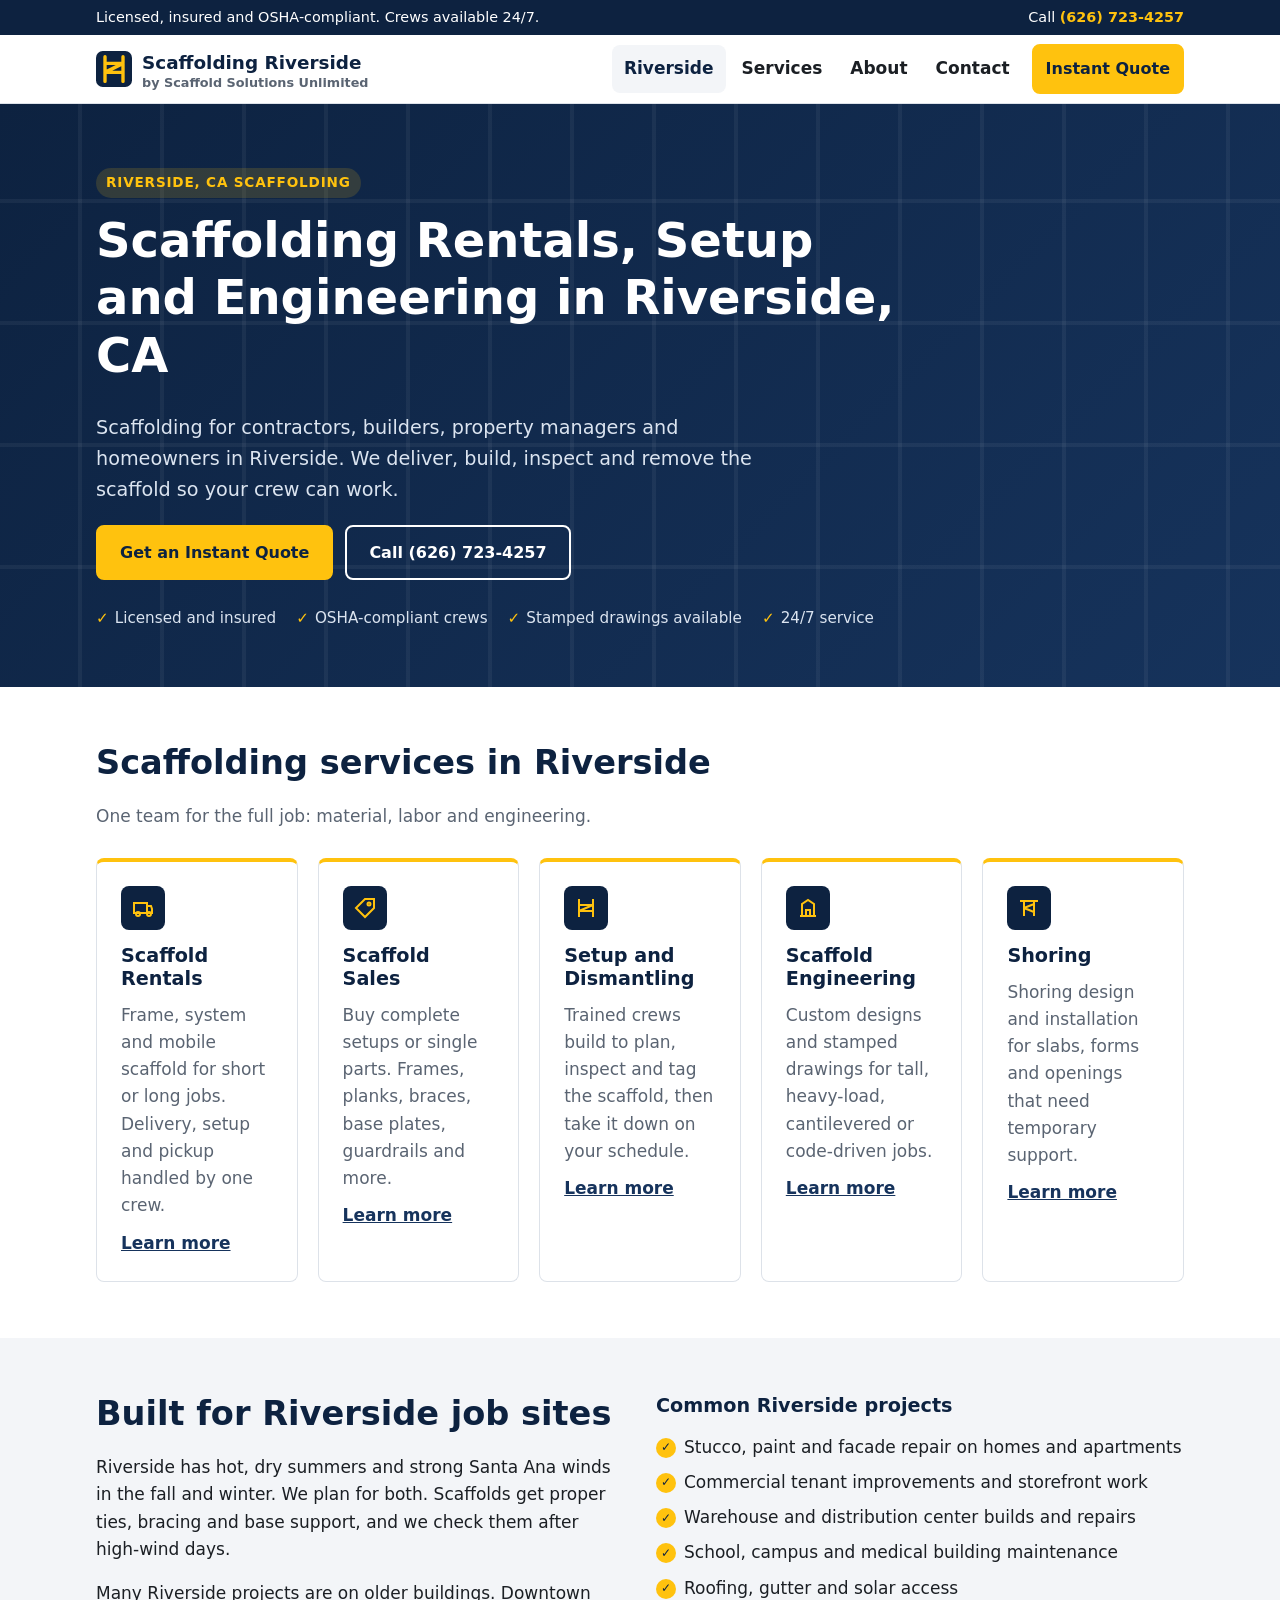
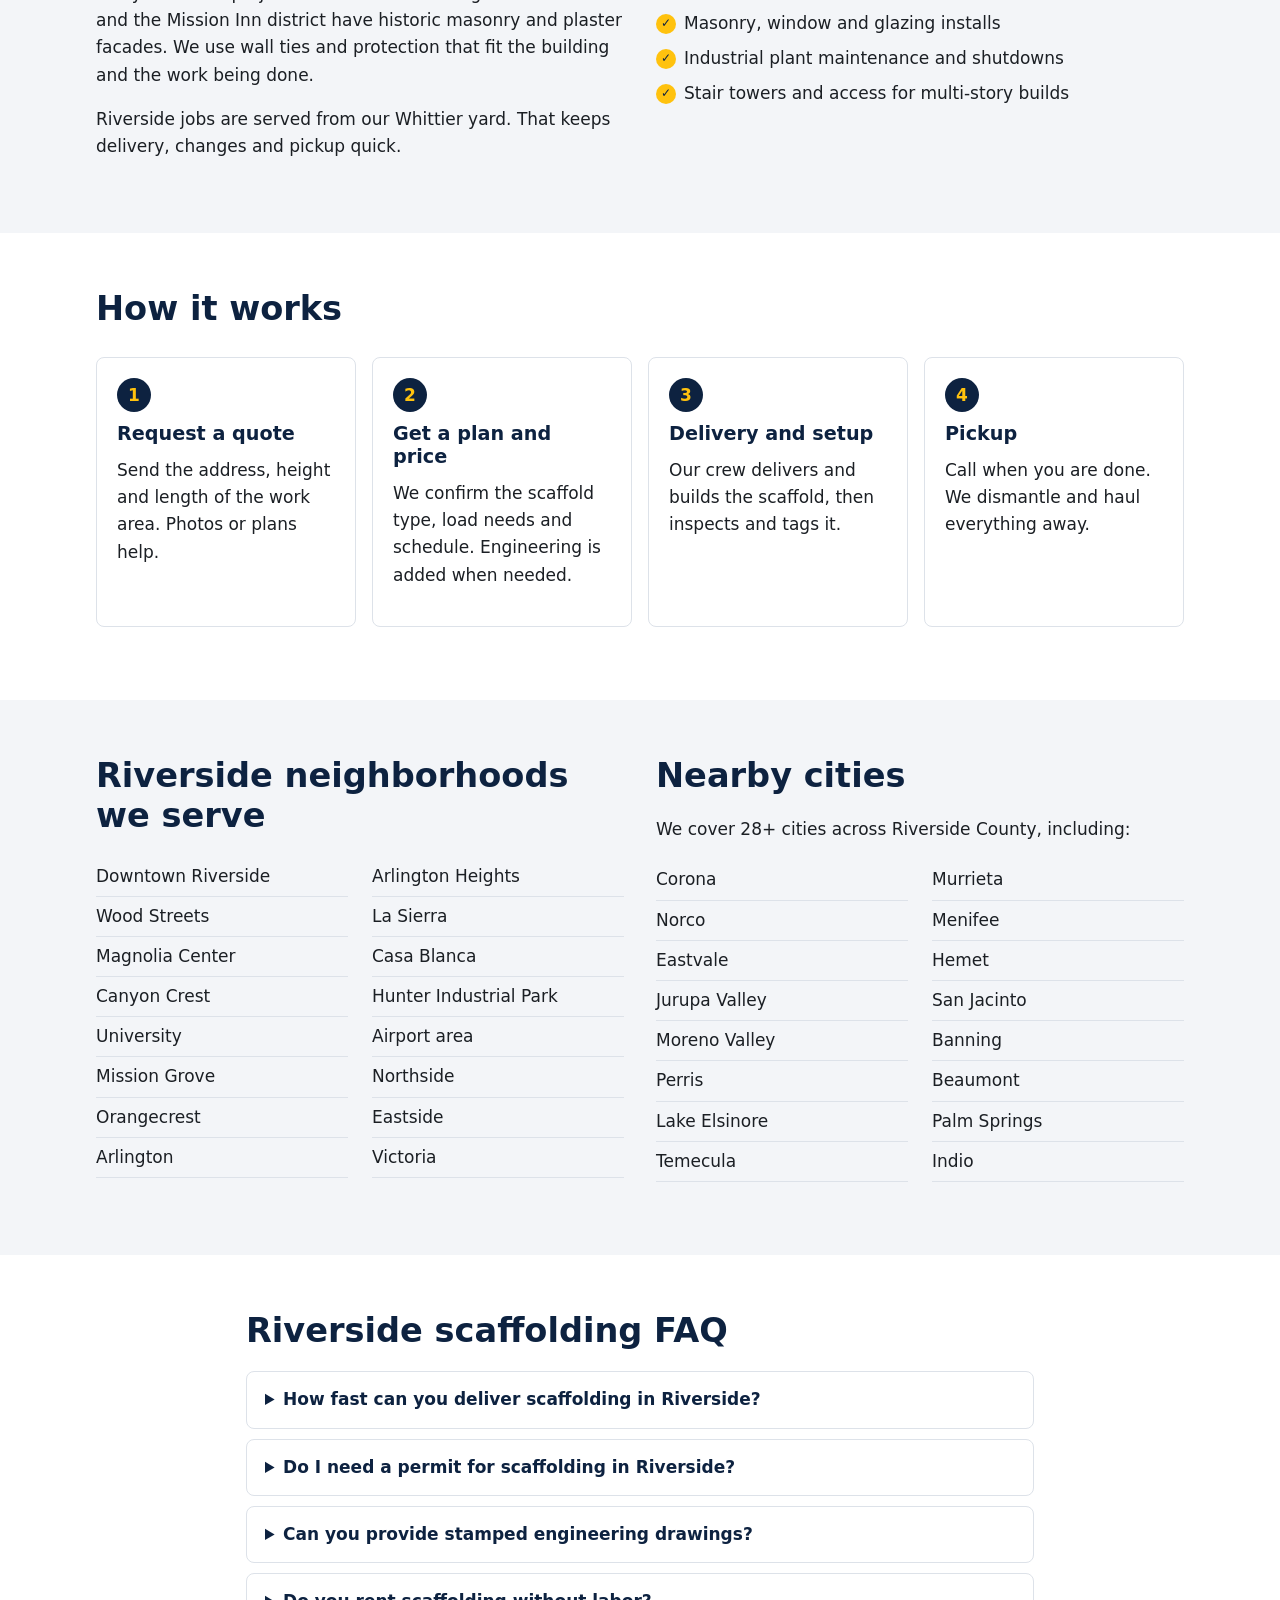
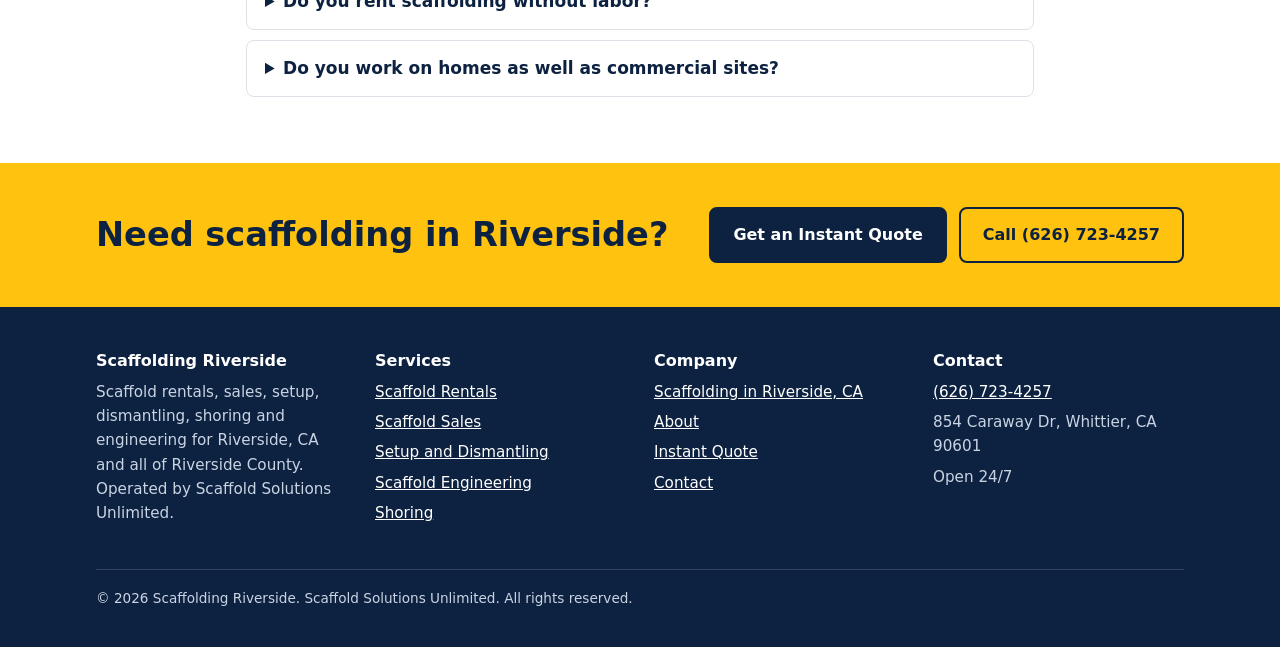
==== index.html @ 5e7dde9d "Add static HTML/CSS site for scaffoldingriverside.com Five pages: Riverside city page (home), servic" ====
<!doctype html>
<html lang="en">
<head>
<meta charset="utf-8">
<meta name="viewport" content="width=device-width,initial-scale=1">
<title>Scaffolding Riverside, CA | Rentals, Setup and Engineering</title>
<meta name="description" content="Scaffolding rentals, sales, setup, dismantling, shoring and engineering in Riverside, CA. Licensed, insured, OSHA-compliant. Get an instant quote.">
<link rel="canonical" href="https://scaffoldingriverside.com/">
<meta property="og:type" content="website">
<meta property="og:title" content="Scaffolding Riverside, CA | Rentals, Setup and Engineering">
<meta property="og:description" content="Scaffolding rentals, sales, setup, dismantling, shoring and engineering in Riverside, CA. Licensed, insured, OSHA-compliant. Get an instant quote.">
<meta property="og:url" content="https://scaffoldingriverside.com/">
<meta name="theme-color" content="#0d2240">
<link rel="icon" href="/assets/favicon.svg" type="image/svg+xml">
<link rel="stylesheet" href="/assets/style.css">
<script type="application/ld+json">[{"@context":"https://schema.org","@type":"GeneralContractor","name":"Scaffolding Riverside by Scaffold Solutions Unlimited","url":"https://scaffoldingriverside.com/","telephone":"(626) 723-4257","openingHours":"Mo-Su 00:00-23:59","address":{"@type":"PostalAddress","streetAddress":"854 Caraway Dr","addressLocality":"Whittier","addressRegion":"CA","postalCode":"90601","addressCountry":"US"},"areaServed":[{"@type":"City","name":"Riverside, CA"},{"@type":"AdministrativeArea","name":"Riverside County, CA"}],"parentOrganization":{"@type":"Organization","name":"Scaffold Solutions Unlimited","url":"https://scaffold-unlimited.com/"}},{"@context":"https://schema.org","@type":"FAQPage","mainEntity":[{"@type":"Question","name":"How fast can you deliver scaffolding in Riverside?","acceptedAnswer":{"@type":"Answer","text":"It depends on the size of the job and our schedule. Smaller rentals can often go out within a few days. Crews are available 24/7."}},{"@type":"Question","name":"Do I need a permit for scaffolding in Riverside?","acceptedAnswer":{"@type":"Answer","text":"Scaffold over a sidewalk or in the public right-of-way usually needs an encroachment permit from the City of Riverside. We can help with the drawings the city asks for."}},{"@type":"Question","name":"Can you provide stamped engineering drawings?","acceptedAnswer":{"@type":"Answer","text":"Yes. We provide custom designs and stamped drawings for tall scaffolds, heavy loads, cantilevers and shoring."}}]}]</script>
</head>
<body>
<a class="skip" href="#main">Skip to content</a>
<div class="topbar"><div class="wrap"><span>Licensed, insured and OSHA-compliant. Crews available 24/7.</span><span>Call <a href="tel:+16267234257">(626) 723-4257</a></span></div></div>
<header class="site-header"><div class="wrap">
<a class="logo" href="/"><img src="/assets/favicon.svg" width="36" height="36" alt=""><div>Scaffolding Riverside<span>by Scaffold Solutions Unlimited</span></div></a>
<input type="checkbox" id="nav-toggle" class="nav-toggle" aria-label="Open menu"><label for="nav-toggle" class="nav-btn">Menu</label>
<nav class="nav" aria-label="Main"><ul><li><a href="/" aria-current="page">Riverside</a></li><li><a href="/services/">Services</a></li><li><a href="/about/">About</a></li><li><a href="/contact/">Contact</a></li><li><a class="btn" href="/instant-quote/">Instant Quote</a></li></ul></nav>
</div></header>
<main id="main">
<section class="hero"><div class="wrap">
<span class="eyebrow">Riverside, CA scaffolding</span>
<h1>Scaffolding Rentals, Setup and Engineering in Riverside, CA</h1>
<p class="lead">Scaffolding for contractors, builders, property managers and homeowners in Riverside. We deliver, build, inspect and remove the scaffold so your crew can work.</p>
<div class="btn-row"><a class="btn" href="/instant-quote/">Get an Instant Quote</a><a class="btn ghost" href="tel:+16267234257">Call (626) 723-4257</a></div>
<ul class="badges"><li>Licensed and insured</li><li>OSHA-compliant crews</li><li>Stamped drawings available</li><li>24/7 service</li></ul>
</div></section>

<section><div class="wrap">
<div class="section-head"><h2>Scaffolding services in Riverside</h2><p>One team for the full job: material, labor and engineering.</p></div>
<div class="grid grid-5"><div class="card"><div class="icon"><svg viewBox="0 0 24 24" fill="none" stroke="currentColor" stroke-width="2"><path d="M3 7h13v10H3zM16 10h4l1 3v4h-5"/><circle cx="7" cy="18" r="2"/><circle cx="18" cy="18" r="2"/></svg></div><h3>Scaffold Rentals</h3><p>Frame, system and mobile scaffold for short or long jobs. Delivery, setup and pickup handled by one crew.</p><a href="/services/#rentals">Learn more</a></div><div class="card"><div class="icon"><svg viewBox="0 0 24 24" fill="none" stroke="currentColor" stroke-width="2"><path d="M3 12l9-9h9v9l-9 9z"/><circle cx="16" cy="8" r="1.5"/></svg></div><h3>Scaffold Sales</h3><p>Buy complete setups or single parts. Frames, planks, braces, base plates, guardrails and more.</p><a href="/services/#sales">Learn more</a></div><div class="card"><div class="icon"><svg viewBox="0 0 24 24" fill="none" stroke="currentColor" stroke-width="2"><path d="M5 3v18M19 3v18M5 9h14M5 15h14M5 15l14-6"/></svg></div><h3>Setup and Dismantling</h3><p>Trained crews build to plan, inspect and tag the scaffold, then take it down on your schedule.</p><a href="/services/#setup">Learn more</a></div><div class="card"><div class="icon"><svg viewBox="0 0 24 24" fill="none" stroke="currentColor" stroke-width="2"><path d="M4 20h16M6 20V8l6-4 6 4v12M10 20v-6h4v6"/></svg></div><h3>Scaffold Engineering</h3><p>Custom designs and stamped drawings for tall, heavy-load, cantilevered or code-driven jobs.</p><a href="/services/#engineering">Learn more</a></div><div class="card"><div class="icon"><svg viewBox="0 0 24 24" fill="none" stroke="currentColor" stroke-width="2"><path d="M3 5h18M7 5v15M17 5v15M7 12l10-4M7 12l10 4"/></svg></div><h3>Shoring</h3><p>Shoring design and installation for slabs, forms and openings that need temporary support.</p><a href="/services/#shoring">Learn more</a></div></div>
</div></section>

<section class="soft"><div class="wrap grid-2">
<div>
<h2>Built for Riverside job sites</h2>
<p>Riverside has hot, dry summers and strong Santa Ana winds in the fall and winter. We plan for both. Scaffolds get proper ties, bracing and base support, and we check them after high-wind days.</p>
<p>Many Riverside projects are on older buildings. Downtown and the Mission Inn district have historic masonry and plaster facades. We use wall ties and protection that fit the building and the work being done.</p>
<p>Riverside jobs are served from our Whittier yard. That keeps delivery, changes and pickup quick.</p>
</div>
<div>
<h3>Common Riverside projects</h3>
<ul class="checks">
<li>Stucco, paint and facade repair on homes and apartments</li>
<li>Commercial tenant improvements and storefront work</li>
<li>Warehouse and distribution center builds and repairs</li>
<li>School, campus and medical building maintenance</li>
<li>Roofing, gutter and solar access</li>
<li>Masonry, window and glazing installs</li>
<li>Industrial plant maintenance and shutdowns</li>
<li>Stair towers and access for multi-story builds</li>
</ul>
</div>
</div></section>

<section><div class="wrap">
<div class="section-head"><h2>How it works</h2></div>
<ol class="steps">
<li><h3>Request a quote</h3><p>Send the address, height and length of the work area. Photos or plans help.</p></li>
<li><h3>Get a plan and price</h3><p>We confirm the scaffold type, load needs and schedule. Engineering is added when needed.</p></li>
<li><h3>Delivery and setup</h3><p>Our crew delivers and builds the scaffold, then inspects and tags it.</p></li>
<li><h3>Pickup</h3><p>Call when you are done. We dismantle and haul everything away.</p></li>
</ol>
</div></section>

<section class="soft"><div class="wrap grid-2">
<div><h2>Riverside neighborhoods we serve</h2><ul class="cols"><li>Downtown Riverside</li><li>Wood Streets</li><li>Magnolia Center</li><li>Canyon Crest</li><li>University</li><li>Mission Grove</li><li>Orangecrest</li><li>Arlington</li><li>Arlington Heights</li><li>La Sierra</li><li>Casa Blanca</li><li>Hunter Industrial Park</li><li>Airport area</li><li>Northside</li><li>Eastside</li><li>Victoria</li></ul></div>
<div><h2>Nearby cities</h2><p>We cover 28+ cities across Riverside County, including:</p><ul class="cols"><li>Corona</li><li>Norco</li><li>Eastvale</li><li>Jurupa Valley</li><li>Moreno Valley</li><li>Perris</li><li>Lake Elsinore</li><li>Temecula</li><li>Murrieta</li><li>Menifee</li><li>Hemet</li><li>San Jacinto</li><li>Banning</li><li>Beaumont</li><li>Palm Springs</li><li>Indio</li></ul></div>
</div></section>

<section><div class="wrap" style="max-width:820px">
<h2>Riverside scaffolding FAQ</h2>
<details><summary>How fast can you deliver scaffolding in Riverside?</summary><p>It depends on the size of the job and our schedule. Smaller rentals can often go out within a few days. Call us for urgent jobs. Crews are available 24/7.</p></details>
<details><summary>Do I need a permit for scaffolding in Riverside?</summary><p>Scaffold on private property is often covered under the building permit for the work. Scaffold over a sidewalk or in the public right-of-way usually needs an encroachment permit from the City of Riverside. We can help with the drawings the city asks for.</p></details>
<details><summary>Can you provide stamped engineering drawings?</summary><p>Yes. We provide custom designs and stamped drawings for tall scaffolds, heavy loads, cantilevers, shoring and any job where the city, owner or general contractor requires them.</p></details>
<details><summary>Do you rent scaffolding without labor?</summary><p>Yes. You can rent material only, or have our crew handle delivery, setup, inspection and removal.</p></details>
<details><summary>Do you work on homes as well as commercial sites?</summary><p>Yes. We handle residential, commercial and industrial projects.</p></details>
</div></section>
</main>
<section class="cta"><div class="wrap"><h2>Need scaffolding in Riverside?</h2><div class="btn-row"><a class="btn" href="/instant-quote/">Get an Instant Quote</a><a class="btn alt" href="tel:+16267234257">Call (626) 723-4257</a></div></div></section>
<footer class="site-footer"><div class="wrap"><div class="foot-grid">
<div><h3>Scaffolding Riverside</h3><p>Scaffold rentals, sales, setup, dismantling, shoring and engineering for Riverside, CA and all of Riverside County. Operated by Scaffold Solutions Unlimited.</p></div>
<div><h3>Services</h3><ul><li><a href="/services/#rentals">Scaffold Rentals</a></li><li><a href="/services/#sales">Scaffold Sales</a></li><li><a href="/services/#setup">Setup and Dismantling</a></li><li><a href="/services/#engineering">Scaffold Engineering</a></li><li><a href="/services/#shoring">Shoring</a></li></ul></div>
<div><h3>Company</h3><ul><li><a href="/">Scaffolding in Riverside, CA</a></li><li><a href="/about/">About</a></li><li><a href="/instant-quote/">Instant Quote</a></li><li><a href="/contact/">Contact</a></li></ul></div>
<div><h3>Contact</h3><ul><li><a href="tel:+16267234257">(626) 723-4257</a></li><li>854 Caraway Dr, Whittier, CA 90601</li><li>Open 24/7</li></ul></div>
</div><p class="legal">&copy; 2026 Scaffolding Riverside. Scaffold Solutions Unlimited. All rights reserved.</p></div></footer>
</body>
</html>
---- assets/style.css ----
:root{--navy:#0d2240;--navy-2:#16335c;--yellow:#ffc20e;--ink:#1b1f24;--muted:#5a6472;--bg:#fff;--soft:#f3f5f8;--line:#dde2e9;--radius:8px;--max:1120px}
*,*::before,*::after{box-sizing:border-box}
html{-webkit-text-size-adjust:100%}
body{margin:0;font:17px/1.6 system-ui,-apple-system,"Segoe UI",Roboto,Helvetica,Arial,sans-serif;color:var(--ink);background:var(--bg)}
img,svg{max-width:100%;display:block}
a{color:var(--navy-2)}
h1,h2,h3{line-height:1.2;margin:0 0 .6em;color:var(--navy)}
h1{font-size:clamp(2rem,5vw,3rem)}
h2{font-size:clamp(1.5rem,3.5vw,2.1rem)}
h3{font-size:1.2rem}
p{margin:0 0 1em}
ul{padding-left:1.2em}
.wrap{max-width:var(--max);margin:0 auto;padding:0 16px}
.skip{position:absolute;left:-999px}.skip:focus{left:16px;top:8px;background:#fff;padding:8px;z-index:9}

/* top bar + header */
.topbar{background:var(--navy);color:#fff;font-size:.9rem}
.topbar .wrap{display:flex;justify-content:space-between;gap:12px;padding-top:6px;padding-bottom:6px;flex-wrap:wrap}
.topbar a{color:var(--yellow);font-weight:700;text-decoration:none}
.site-header{background:#fff;border-bottom:1px solid var(--line);position:sticky;top:0;z-index:5}
.site-header .wrap{position:relative;display:flex;align-items:center;justify-content:space-between;min-height:68px;flex-wrap:wrap}
.logo{display:flex;align-items:center;gap:10px;font-weight:800;font-size:1.15rem;color:var(--navy);text-decoration:none}
.logo span{color:var(--muted);font-weight:600;font-size:.8rem;display:block;line-height:1}
.nav-toggle{position:absolute;left:0;top:0;width:1px;height:1px;opacity:0;pointer-events:none}
.nav-btn{display:none;cursor:pointer;font-weight:700;padding:8px 12px;border:1px solid var(--line);border-radius:var(--radius)}
.nav ul{list-style:none;margin:0;padding:0;display:flex;gap:4px;align-items:center}
.nav a{display:block;padding:10px 12px;text-decoration:none;color:var(--ink);font-weight:600;border-radius:var(--radius)}
.nav a:hover,.nav a[aria-current=page]{background:var(--soft);color:var(--navy)}
.nav a.btn{color:var(--navy);background:var(--yellow);margin-left:6px}
@media (max-width:860px){
  .nav-btn{display:block}
  .nav{display:none;width:100%;padding-bottom:12px}
  .nav ul{flex-direction:column;align-items:stretch}
  .nav a.btn{margin:6px 0 0;text-align:center}
  .nav-toggle:checked ~ .nav{display:block}
  .nav-toggle:focus-visible + .nav-btn{outline:2px solid var(--navy)}
}

/* buttons */
.btn{display:inline-block;background:var(--yellow);color:var(--navy);font-weight:800;text-decoration:none;padding:13px 22px;border-radius:var(--radius);border:2px solid var(--yellow);font-size:1rem;cursor:pointer}
.btn:hover{filter:brightness(.95)}
.btn.ghost{background:transparent;color:#fff;border-color:#fff}
.btn-row{display:flex;gap:12px;flex-wrap:wrap}

/* hero */
.hero{background:linear-gradient(135deg,var(--navy) 0%,var(--navy-2) 100%);color:#fff;padding:64px 0 56px;position:relative;overflow:hidden}
.hero::after{content:"";position:absolute;inset:0;background:repeating-linear-gradient(90deg,transparent 0 78px,rgba(255,255,255,.05) 78px 82px),repeating-linear-gradient(0deg,transparent 0 118px,rgba(255,255,255,.05) 118px 122px);pointer-events:none}
.hero .wrap{position:relative;z-index:1}
.hero h1{color:#fff;max-width:820px}
.hero p.lead{font-size:1.2rem;max-width:700px;color:#dbe4f0}
.eyebrow{display:inline-block;background:rgba(255,194,14,.15);color:var(--yellow);font-weight:700;font-size:.85rem;letter-spacing:.06em;text-transform:uppercase;padding:4px 10px;border-radius:99px;margin-bottom:14px}
.badges{display:flex;flex-wrap:wrap;gap:8px 20px;list-style:none;padding:0;margin:26px 0 0;color:#dbe4f0;font-size:.95rem}
.badges li::before{content:"\2713";color:var(--yellow);font-weight:800;margin-right:6px}

/* sections */
section{padding:56px 0}
section.soft{background:var(--soft)}
.section-head{max-width:760px;margin-bottom:28px}
.section-head p{color:var(--muted)}
.grid{display:grid;gap:20px;grid-template-columns:repeat(auto-fit,minmax(250px,1fr))}
.grid-2{display:grid;gap:32px;grid-template-columns:repeat(auto-fit,minmax(300px,1fr));align-items:start}
.card{background:#fff;border:1px solid var(--line);border-radius:var(--radius);padding:24px;border-top:4px solid var(--yellow)}
.card p{color:var(--muted);margin-bottom:.6em}
.card a{font-weight:700}
.icon{width:44px;height:44px;border-radius:var(--radius);background:var(--navy);color:var(--yellow);display:grid;place-items:center;margin-bottom:14px}
.icon svg{width:24px;height:24px}
.checks{list-style:none;padding:0}
.checks li{padding-left:28px;position:relative;margin-bottom:8px}
.checks li::before{content:"\2713";position:absolute;left:0;top:0;color:var(--navy);background:var(--yellow);width:20px;height:20px;border-radius:50%;font-size:.75rem;font-weight:800;display:grid;place-items:center;margin-top:4px}
.cols{columns:2 200px;gap:24px;list-style:none;padding:0}
.cols li{break-inside:avoid;padding:6px 0;border-bottom:1px solid var(--line)}
.steps{counter-reset:s;list-style:none;padding:0;display:grid;gap:16px;grid-template-columns:repeat(auto-fit,minmax(220px,1fr))}
.steps li{counter-increment:s;background:#fff;border:1px solid var(--line);border-radius:var(--radius);padding:20px}
.steps li::before{content:counter(s);display:grid;place-items:center;width:34px;height:34px;border-radius:50%;background:var(--navy);color:var(--yellow);font-weight:800;margin-bottom:10px}
.service{scroll-margin-top:90px}
.service + .service{border-top:1px solid var(--line);padding-top:40px;margin-top:40px}
details{background:#fff;border:1px solid var(--line);border-radius:var(--radius);padding:14px 18px;margin-bottom:10px}
summary{font-weight:700;cursor:pointer;color:var(--navy)}
details p{margin:.8em 0 0;color:var(--muted)}

/* cta band */
.cta{background:var(--yellow);padding:44px 0}
.cta .wrap{display:flex;gap:20px;align-items:center;justify-content:space-between;flex-wrap:wrap}
.cta h2{margin:0}
.cta .btn{background:var(--navy);color:#fff;border-color:var(--navy)}
.cta .btn.alt{background:transparent;color:var(--navy)}

/* forms */
form{background:#fff;border:1px solid var(--line);border-radius:var(--radius);padding:24px}
fieldset{border:0;padding:0;margin:0 0 20px}
legend{font-weight:800;color:var(--navy);font-size:1.1rem;margin-bottom:10px}
.fields{display:grid;gap:14px;grid-template-columns:repeat(auto-fit,minmax(220px,1fr))}
.full{grid-column:1/-1}
label{display:block;font-weight:600;font-size:.95rem;margin-bottom:4px}
input,select,textarea{width:100%;font:inherit;padding:11px 12px;border:1px solid #b9c2ce;border-radius:6px;background:#fff;color:var(--ink)}
input:focus,select:focus,textarea:focus{outline:2px solid var(--yellow);border-color:var(--navy)}
textarea{min-height:120px;resize:vertical}
.choice{display:flex;flex-wrap:wrap;gap:8px}
.choice label{display:flex;gap:8px;align-items:center;font-weight:500;border:1px solid var(--line);border-radius:6px;padding:8px 12px;margin:0;cursor:pointer}
.choice input{width:auto}
.hint{font-size:.85rem;color:var(--muted)}
.hidden{display:none}
.contact-list{list-style:none;padding:0}
.contact-list li{padding:12px 0;border-bottom:1px solid var(--line)}
.contact-list strong{display:block;color:var(--navy)}

/* footer */
.site-footer{background:var(--navy);color:#c9d4e3;padding:44px 0 24px;font-size:.95rem}
.site-footer h3{color:#fff;font-size:1rem}
.site-footer a{color:#fff}
.site-footer ul{list-style:none;padding:0;margin:0}
.site-footer li{margin-bottom:6px}
.foot-grid{display:grid;gap:28px;grid-template-columns:repeat(auto-fit,minmax(200px,1fr))}
.legal{border-top:1px solid rgba(255,255,255,.15);margin-top:28px;padding-top:18px;font-size:.85rem}
.grid-5{grid-template-columns:repeat(auto-fit,minmax(200px,1fr))}
.quote-grid{display:grid;gap:32px;align-items:start}
@media (min-width:900px){.quote-grid{grid-template-columns:minmax(0,2fr) minmax(260px,1fr)}}
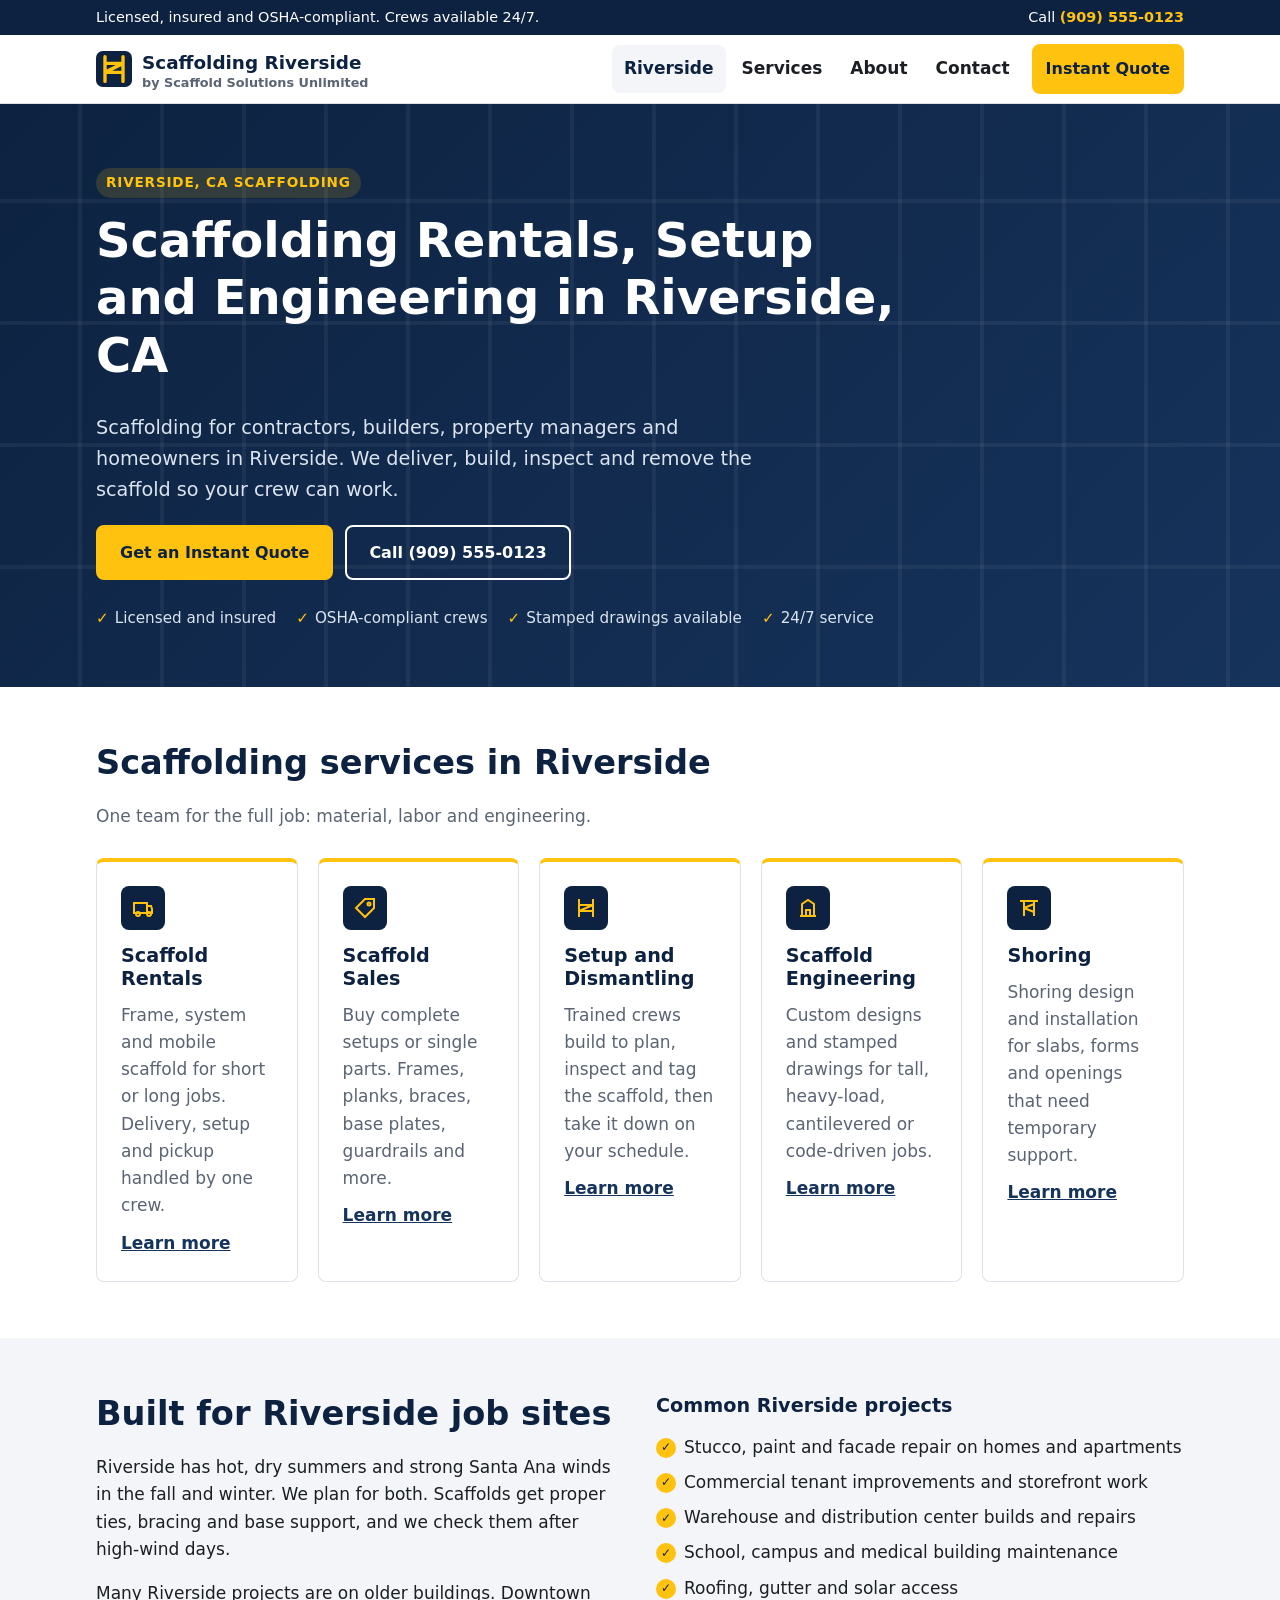
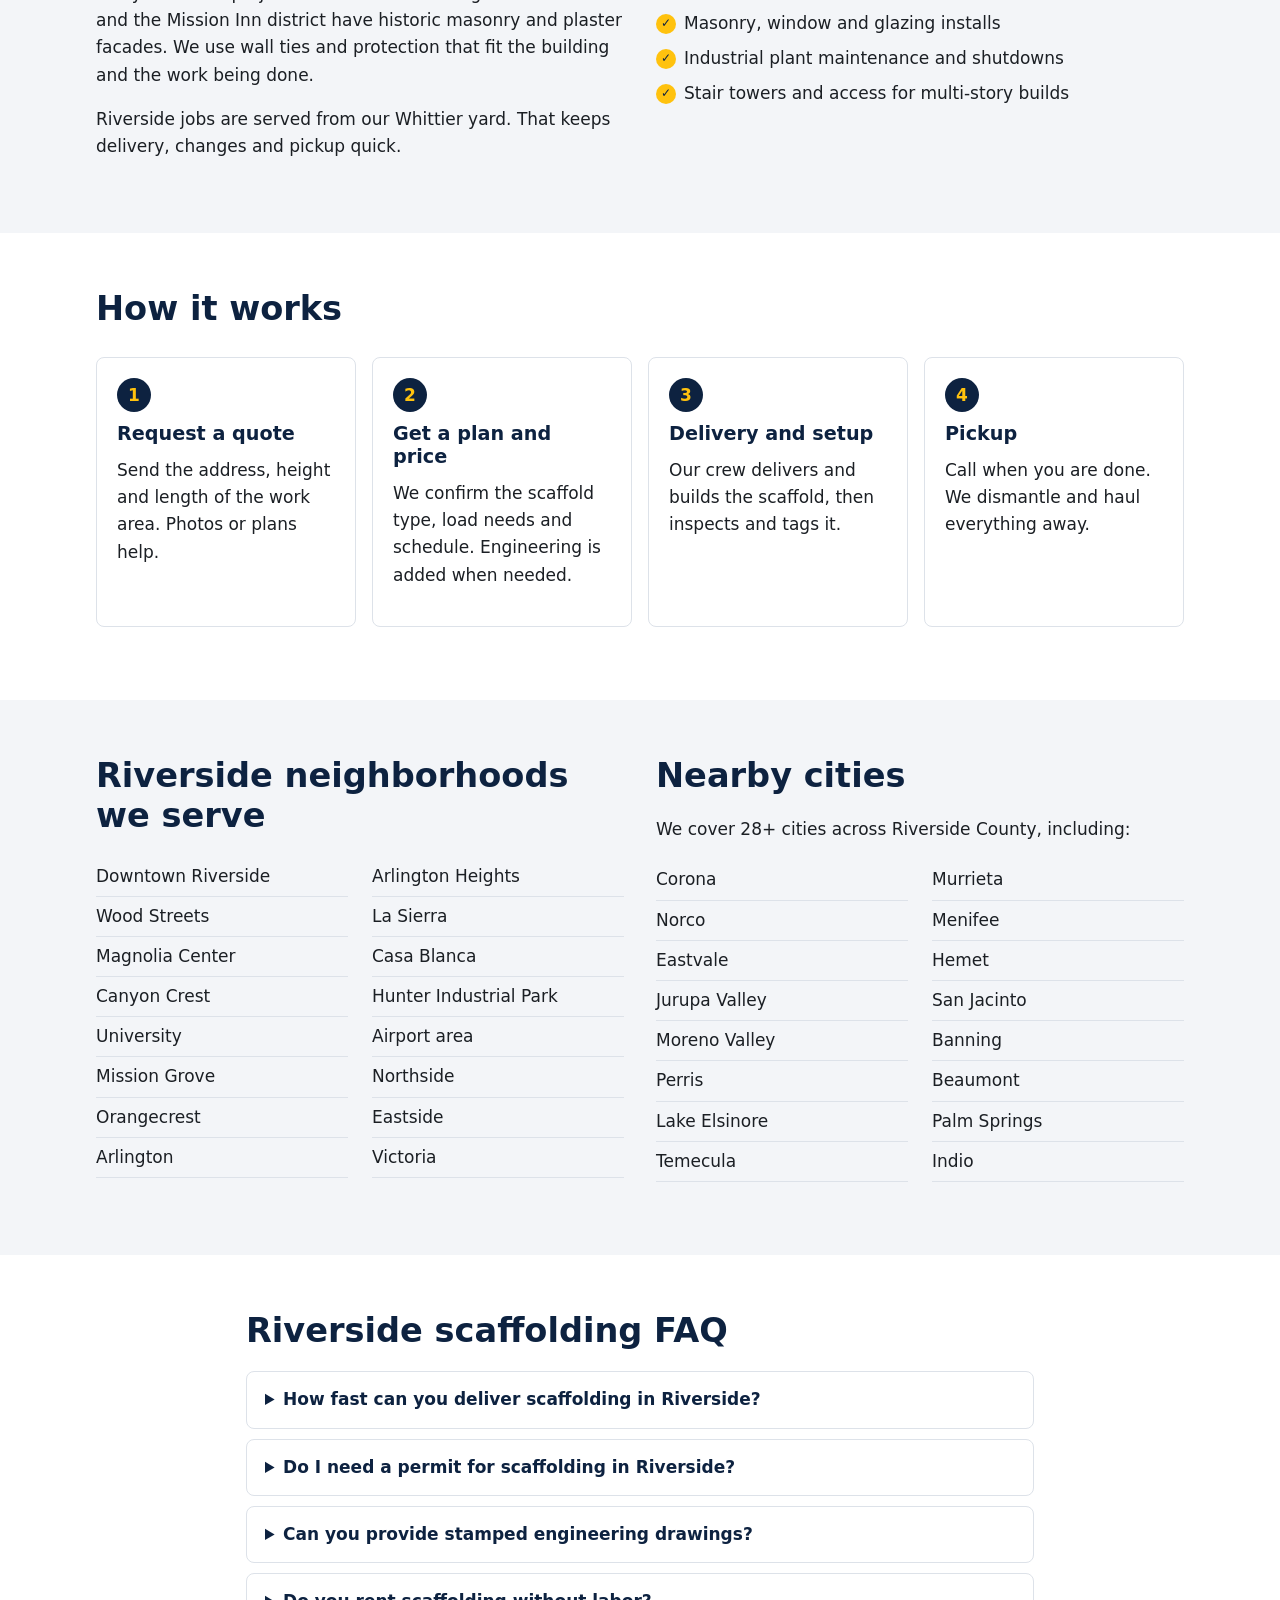
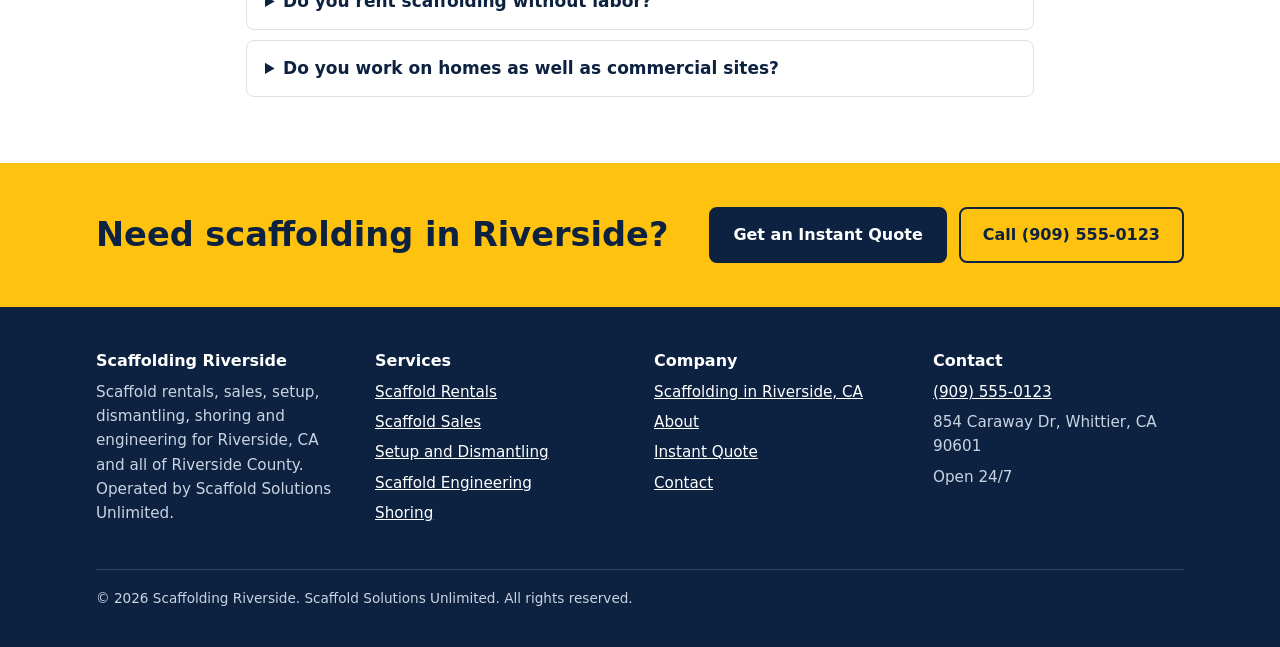
==== commit e8630efc: "Add scaffold types section to services page, use 909 placeholder phone Twelve scaffold types with ph" ====
--- a/index.html
+++ b/index.html
@@ -13,11 +13,11 @@
 <meta name="theme-color" content="#0d2240">
 <link rel="icon" href="/assets/favicon.svg" type="image/svg+xml">
 <link rel="stylesheet" href="/assets/style.css">
-<script type="application/ld+json">[{"@context":"https://schema.org","@type":"GeneralContractor","name":"Scaffolding Riverside by Scaffold Solutions Unlimited","url":"https://scaffoldingriverside.com/","telephone":"(626) 723-4257","openingHours":"Mo-Su 00:00-23:59","address":{"@type":"PostalAddress","streetAddress":"854 Caraway Dr","addressLocality":"Whittier","addressRegion":"CA","postalCode":"90601","addressCountry":"US"},"areaServed":[{"@type":"City","name":"Riverside, CA"},{"@type":"AdministrativeArea","name":"Riverside County, CA"}],"parentOrganization":{"@type":"Organization","name":"Scaffold Solutions Unlimited","url":"https://scaffold-unlimited.com/"}},{"@context":"https://schema.org","@type":"FAQPage","mainEntity":[{"@type":"Question","name":"How fast can you deliver scaffolding in Riverside?","acceptedAnswer":{"@type":"Answer","text":"It depends on the size of the job and our schedule. Smaller rentals can often go out within a few days. Crews are available 24/7."}},{"@type":"Question","name":"Do I need a permit for scaffolding in Riverside?","acceptedAnswer":{"@type":"Answer","text":"Scaffold over a sidewalk or in the public right-of-way usually needs an encroachment permit from the City of Riverside. We can help with the drawings the city asks for."}},{"@type":"Question","name":"Can you provide stamped engineering drawings?","acceptedAnswer":{"@type":"Answer","text":"Yes. We provide custom designs and stamped drawings for tall scaffolds, heavy loads, cantilevers and shoring."}}]}]</script>
+<script type="application/ld+json">[{"@context":"https://schema.org","@type":"GeneralContractor","name":"Scaffolding Riverside by Scaffold Solutions Unlimited","url":"https://scaffoldingriverside.com/","telephone":"(909) 555-0123","openingHours":"Mo-Su 00:00-23:59","address":{"@type":"PostalAddress","streetAddress":"854 Caraway Dr","addressLocality":"Whittier","addressRegion":"CA","postalCode":"90601","addressCountry":"US"},"areaServed":[{"@type":"City","name":"Riverside, CA"},{"@type":"AdministrativeArea","name":"Riverside County, CA"}],"parentOrganization":{"@type":"Organization","name":"Scaffold Solutions Unlimited","url":"https://scaffold-unlimited.com/"}},{"@context":"https://schema.org","@type":"FAQPage","mainEntity":[{"@type":"Question","name":"How fast can you deliver scaffolding in Riverside?","acceptedAnswer":{"@type":"Answer","text":"It depends on the size of the job and our schedule. Smaller rentals can often go out within a few days. Crews are available 24/7."}},{"@type":"Question","name":"Do I need a permit for scaffolding in Riverside?","acceptedAnswer":{"@type":"Answer","text":"Scaffold over a sidewalk or in the public right-of-way usually needs an encroachment permit from the City of Riverside. We can help with the drawings the city asks for."}},{"@type":"Question","name":"Can you provide stamped engineering drawings?","acceptedAnswer":{"@type":"Answer","text":"Yes. We provide custom designs and stamped drawings for tall scaffolds, heavy loads, cantilevers and shoring."}}]}]</script>
 </head>
 <body>
 <a class="skip" href="#main">Skip to content</a>
-<div class="topbar"><div class="wrap"><span>Licensed, insured and OSHA-compliant. Crews available 24/7.</span><span>Call <a href="tel:+16267234257">(626) 723-4257</a></span></div></div>
+<div class="topbar"><div class="wrap"><span>Licensed, insured and OSHA-compliant. Crews available 24/7.</span><span>Call <a href="tel:+19095550123">(909) 555-0123</a></span></div></div>
 <header class="site-header"><div class="wrap">
 <a class="logo" href="/"><img src="/assets/favicon.svg" width="36" height="36" alt=""><div>Scaffolding Riverside<span>by Scaffold Solutions Unlimited</span></div></a>
 <input type="checkbox" id="nav-toggle" class="nav-toggle" aria-label="Open menu"><label for="nav-toggle" class="nav-btn">Menu</label>
@@ -28,7 +28,7 @@
 <span class="eyebrow">Riverside, CA scaffolding</span>
 <h1>Scaffolding Rentals, Setup and Engineering in Riverside, CA</h1>
 <p class="lead">Scaffolding for contractors, builders, property managers and homeowners in Riverside. We deliver, build, inspect and remove the scaffold so your crew can work.</p>
-<div class="btn-row"><a class="btn" href="/instant-quote/">Get an Instant Quote</a><a class="btn ghost" href="tel:+16267234257">Call (626) 723-4257</a></div>
+<div class="btn-row"><a class="btn" href="/instant-quote/">Get an Instant Quote</a><a class="btn ghost" href="tel:+19095550123">Call (909) 555-0123</a></div>
 <ul class="badges"><li>Licensed and insured</li><li>OSHA-compliant crews</li><li>Stamped drawings available</li><li>24/7 service</li></ul>
 </div></section>
 
@@ -83,12 +83,12 @@
 <details><summary>Do you work on homes as well as commercial sites?</summary><p>Yes. We handle residential, commercial and industrial projects.</p></details>
 </div></section>
 </main>
-<section class="cta"><div class="wrap"><h2>Need scaffolding in Riverside?</h2><div class="btn-row"><a class="btn" href="/instant-quote/">Get an Instant Quote</a><a class="btn alt" href="tel:+16267234257">Call (626) 723-4257</a></div></div></section>
+<section class="cta"><div class="wrap"><h2>Need scaffolding in Riverside?</h2><div class="btn-row"><a class="btn" href="/instant-quote/">Get an Instant Quote</a><a class="btn alt" href="tel:+19095550123">Call (909) 555-0123</a></div></div></section>
 <footer class="site-footer"><div class="wrap"><div class="foot-grid">
 <div><h3>Scaffolding Riverside</h3><p>Scaffold rentals, sales, setup, dismantling, shoring and engineering for Riverside, CA and all of Riverside County. Operated by Scaffold Solutions Unlimited.</p></div>
 <div><h3>Services</h3><ul><li><a href="/services/#rentals">Scaffold Rentals</a></li><li><a href="/services/#sales">Scaffold Sales</a></li><li><a href="/services/#setup">Setup and Dismantling</a></li><li><a href="/services/#engineering">Scaffold Engineering</a></li><li><a href="/services/#shoring">Shoring</a></li></ul></div>
 <div><h3>Company</h3><ul><li><a href="/">Scaffolding in Riverside, CA</a></li><li><a href="/about/">About</a></li><li><a href="/instant-quote/">Instant Quote</a></li><li><a href="/contact/">Contact</a></li></ul></div>
-<div><h3>Contact</h3><ul><li><a href="tel:+16267234257">(626) 723-4257</a></li><li>854 Caraway Dr, Whittier, CA 90601</li><li>Open 24/7</li></ul></div>
+<div><h3>Contact</h3><ul><li><a href="tel:+19095550123">(909) 555-0123</a></li><li>854 Caraway Dr, Whittier, CA 90601</li><li>Open 24/7</li></ul></div>
 </div><p class="legal">&copy; 2026 Scaffolding Riverside. Scaffold Solutions Unlimited. All rights reserved.</p></div></footer>
 </body>
 </html>
--- a/assets/style.css
+++ b/assets/style.css
@@ -115,3 +115,9 @@
 .grid-5{grid-template-columns:repeat(auto-fit,minmax(200px,1fr))}
 .quote-grid{display:grid;gap:32px;align-items:start}
 @media (min-width:900px){.quote-grid{grid-template-columns:minmax(0,2fr) minmax(260px,1fr)}}
+.types{grid-template-columns:repeat(auto-fill,minmax(260px,1fr))}
+.type-card{padding:0;overflow:hidden;border-top:0}
+.type-card img{width:100%;height:auto;aspect-ratio:4/3;object-fit:cover;background:var(--line)}
+.type-card h3{margin:18px 20px 6px}
+.type-card p{margin:0 20px 20px}
+#types{scroll-margin-top:70px}
